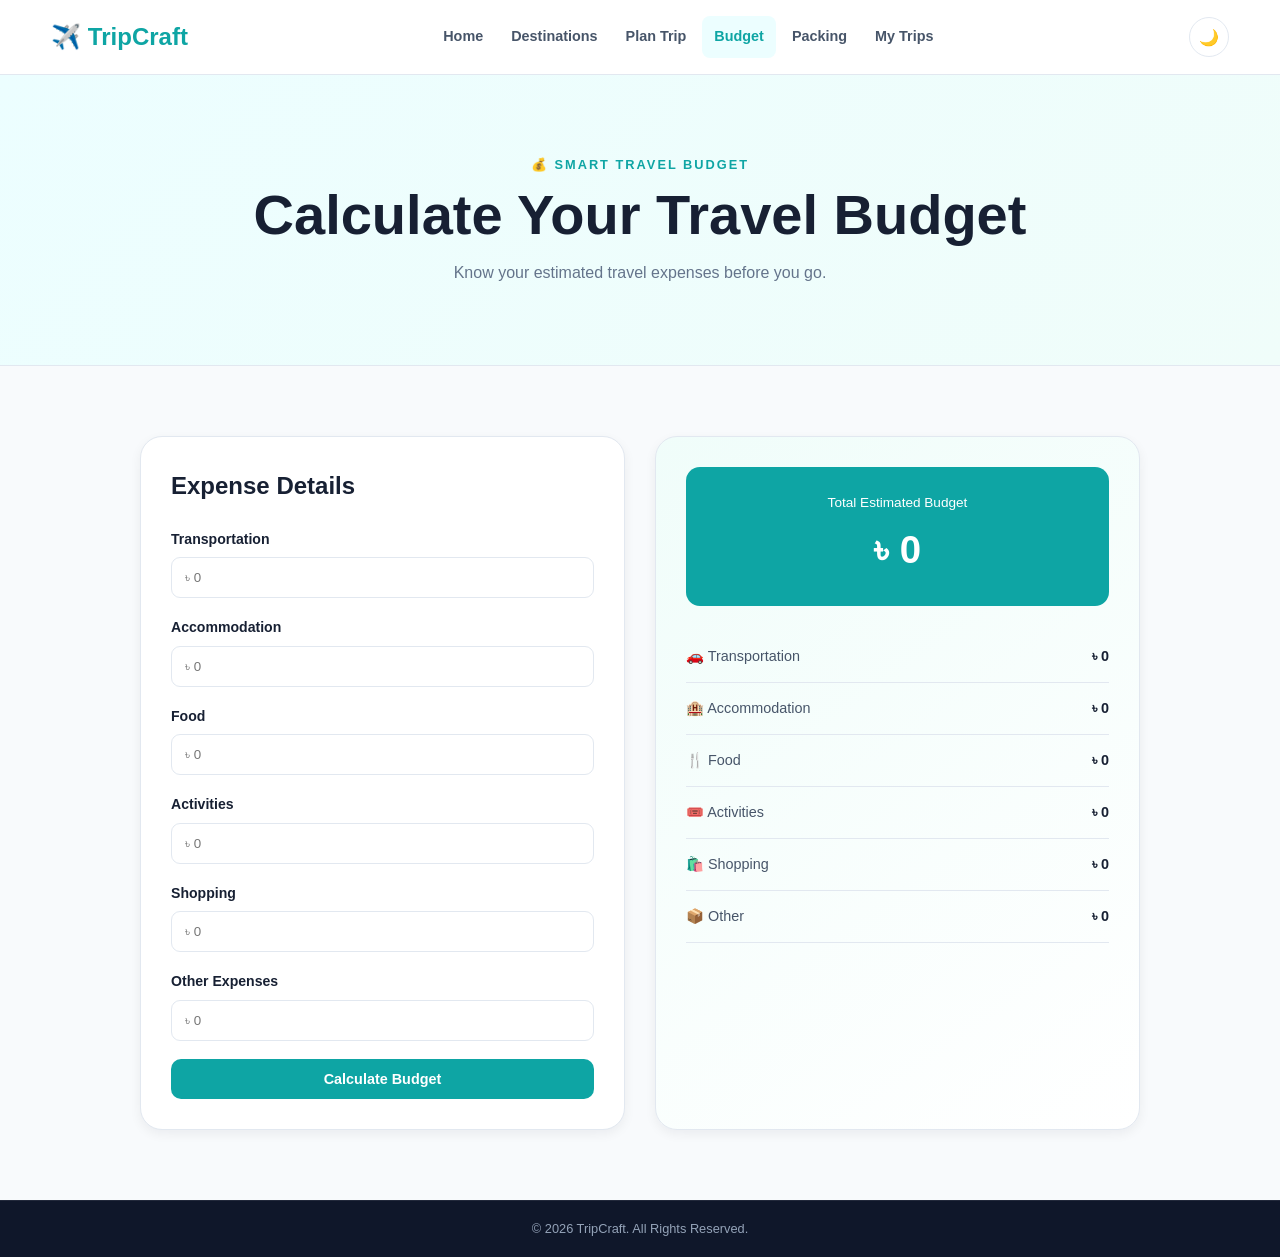
==== budget.html @ 52688e9f "Initial TripCraft project" ====
<!DOCTYPE html>

<html lang="en">
<head>
    <meta charset="UTF-8">
    <meta name="viewport" content="width=device-width, initial-scale=1.0">
    <title>Travel Budget - TripCraft</title>
    <link rel="stylesheet" href="css/style.css">
</head>
<body>

<header>
    <nav class="navbar">
        <div class="logo">✈️ TripCraft</div>


    <ul class="nav-links">
        <li><a href="index.html">Home</a></li>
        <li><a href="destinations.html">Destinations</a></li>
        <li><a href="planner.html">Plan Trip</a></li>
        <li><a href="budget.html" class="active">Budget</a></li>
        <li><a href="packing.html">Packing</a></li>
        <li><a href="my-trips.html">My Trips</a></li>
    </ul>

    <button class="theme-btn" id="themeBtn">🌙</button>
</nav>


</header>

<main>


<section class="page-header">
    <span>💰 SMART TRAVEL BUDGET</span>
    <h1>Calculate Your Travel Budget</h1>
    <p>Know your estimated travel expenses before you go.</p>
</section>

<section class="budget-section">

    <div class="budget-form">

        <h2>Expense Details</h2>

        <div class="form-group">
            <label>Transportation</label>
            <input type="number" id="transport" placeholder="৳ 0">
        </div>

        <div class="form-group">
            <label>Accommodation</label>
            <input type="number" id="hotel" placeholder="৳ 0">
        </div>

        <div class="form-group">
            <label>Food</label>
            <input type="number" id="food" placeholder="৳ 0">
        </div>

        <div class="form-group">
            <label>Activities</label>
            <input type="number" id="activities" placeholder="৳ 0">
        </div>

        <div class="form-group">
            <label>Shopping</label>
            <input type="number" id="shopping" placeholder="৳ 0">
        </div>

        <div class="form-group">
            <label>Other Expenses</label>
            <input type="number" id="other" placeholder="৳ 0">
        </div>

        <button class="btn primary-btn" id="calculateBtn">
            Calculate Budget
        </button>

    </div>


    <div class="budget-result">

        <div class="total-budget">
            <span>Total Estimated Budget</span>
            <h2 id="totalBudget">৳ 0</h2>
        </div>

        <div class="budget-details">

            <div class="budget-item">
                <span>🚗 Transportation</span>
                <strong id="transportResult">৳ 0</strong>
            </div>

            <div class="budget-item">
                <span>🏨 Accommodation</span>
                <strong id="hotelResult">৳ 0</strong>
            </div>

            <div class="budget-item">
                <span>🍴 Food</span>
                <strong id="foodResult">৳ 0</strong>
            </div>

            <div class="budget-item">
                <span>🎟️ Activities</span>
                <strong id="activitiesResult">৳ 0</strong>
            </div>

            <div class="budget-item">
                <span>🛍️ Shopping</span>
                <strong id="shoppingResult">৳ 0</strong>
            </div>

            <div class="budget-item">
                <span>📦 Other</span>
                <strong id="otherResult">৳ 0</strong>
            </div>

        </div>

    </div>

</section>


</main>

<footer>
    <div class="footer-bottom">
        <p>© 2026 TripCraft. All Rights Reserved.</p>
    </div>
</footer>

<script src="js/main.js"></script>

<script src="js/budget.js"></script>

</body>
</html>
---- css/style.css ----
/* =========================================================
   TRIPCRAFT
   Main Stylesheet
   ========================================================= */


/* =========================================================
   1. CSS VARIABLES
   ========================================================= */

:root {
    --primary: #0ea5a4;
    --primary-dark: #087f7e;
    --secondary: #14b8a6;

    --accent: #f59e0b;
    --danger: #ef4444;
    --success: #22c55e;

    --text-dark: #172033;
    --text: #475569;
    --text-light: #64748b;

    --background: #f8fafc;
    --white: #ffffff;
    --light: #f1f5f9;
    --border: #e2e8f0;

    --shadow-sm: 0 4px 12px rgba(15, 23, 42, 0.06);
    --shadow: 0 10px 30px rgba(15, 23, 42, 0.09);
    --shadow-lg: 0 20px 50px rgba(15, 23, 42, 0.14);

    --radius-sm: 8px;
    --radius: 14px;
    --radius-lg: 22px;

    --transition: 0.3s ease;
}


/* =========================================================
   2. RESET
   ========================================================= */

* {
    margin: 0;
    padding: 0;
    box-sizing: border-box;
}

html {
    scroll-behavior: smooth;
}

body {
    font-family: Arial, Helvetica, sans-serif;
    background: var(--background);
    color: var(--text);
    line-height: 1.6;
}

img {
    display: block;
    width: 100%;
}

a {
    color: inherit;
    text-decoration: none;
}

button,
input,
select,
textarea {
    font-family: inherit;
}

button {
    cursor: pointer;
}

ul {
    list-style: none;
}


/* =========================================================
   3. NAVBAR
   ========================================================= */

header {
    position: sticky;
    top: 0;
    z-index: 1000;

    background: rgba(255, 255, 255, 0.96);

    border-bottom: 1px solid var(--border);

    backdrop-filter: blur(10px);
}

.navbar {
    width: 92%;
    max-width: 1200px;

    min-height: 74px;

    margin: 0 auto;

    display: flex;
    align-items: center;
    justify-content: space-between;

    gap: 25px;
}

.logo {
    color: var(--primary);

    font-size: 1.5rem;
    font-weight: 800;

    white-space: nowrap;
}

.nav-links {
    display: flex;
    align-items: center;

    gap: 4px;
}

.nav-links a {
    display: block;

    padding: 9px 12px;

    border-radius: 8px;

    color: var(--text);

    font-size: 0.9rem;
    font-weight: 600;

    transition: var(--transition);
}

.nav-links a:hover,
.nav-links a.active {
    color: var(--primary);
    background: #ecfeff;
}

.theme-btn {
    width: 40px;
    height: 40px;

    border: 1px solid var(--border);
    border-radius: 50%;

    background: var(--white);

    font-size: 1rem;

    transition: var(--transition);
}

.theme-btn:hover {
    transform: rotate(15deg);
    background: var(--light);
}


/* =========================================================
   4. HERO SECTION
   ========================================================= */

.hero {
    min-height: 650px;

    display: flex;
    align-items: center;

    background:
        linear-gradient(
            90deg,
            rgba(5, 35, 39, 0.9),
            rgba(5, 35, 39, 0.55),
            rgba(5, 35, 39, 0.2)
        ),
        url("../images/hero.jpg") center / cover no-repeat;

    color: white;
}

.hero-content {
    width: 92%;
    max-width: 1200px;

    margin: 0 auto;
}

.hero-content > * {
    max-width: 760px;
}

.hero-badge {
    display: inline-block;

    padding: 8px 14px;
    margin-bottom: 20px;

    border: 1px solid rgba(255, 255, 255, 0.25);
    border-radius: 50px;

    background: rgba(255, 255, 255, 0.12);

    font-size: 0.9rem;
}

.hero h1 {
    margin-bottom: 22px;

    color: white;

    font-size: clamp(2.5rem, 6vw, 5rem);
    line-height: 1.08;
}

.hero h1 span {
    color: #5eead4;
}

.hero p {
    margin-bottom: 30px;

    color: rgba(255, 255, 255, 0.9);

    font-size: 1.05rem;
}

.hero-buttons {
    display: flex;
    flex-wrap: wrap;

    gap: 14px;
}


/* =========================================================
   5. BUTTONS
   ========================================================= */

.btn {
    display: inline-flex;
    align-items: center;
    justify-content: center;

    gap: 7px;

    padding: 12px 20px;

    border: none;
    border-radius: 10px;

    font-size: 0.9rem;
    font-weight: 700;

    transition: var(--transition);
}

.primary-btn {
    color: white;
    background: var(--primary);
}

.primary-btn:hover {
    background: var(--primary-dark);

    transform: translateY(-2px);

    box-shadow:
        0 8px 20px rgba(14, 165, 164, 0.25);
}

.secondary-btn {
    color: var(--primary);
    background: white;

    border: 1px solid var(--border);
}

.secondary-btn:hover {
    background: var(--light);

    transform: translateY(-2px);
}

.small-btn {
    padding: 9px 15px;

    color: white;
    background: var(--primary);

    font-size: 0.82rem;
}

.small-btn:hover {
    background: var(--primary-dark);
}


/* =========================================================
   6. COMMON SECTION
   ========================================================= */

.section {
    width: 92%;
    max-width: 1200px;

    margin: 0 auto;

    padding: 80px 0;
}

.section-title {
    max-width: 720px;

    margin: 0 auto 45px;

    text-align: center;
}

.section-title span,
.page-header span,
.itinerary-header span {
    display: block;

    margin-bottom: 8px;

    color: var(--primary);

    font-size: 0.8rem;
    font-weight: 800;

    letter-spacing: 2px;
}

.section-title h2 {
    margin-bottom: 12px;

    color: var(--text-dark);

    font-size: clamp(1.8rem, 4vw, 2.6rem);
    line-height: 1.2;
}

.section-title p {
    color: var(--text-light);
}


/* =========================================================
   7. FEATURE GRID
   ========================================================= */

.feature-grid {
    display: grid;

    grid-template-columns: repeat(4, 1fr);

    gap: 22px;
}

.feature-card {
    padding: 28px;

    border: 1px solid var(--border);
    border-radius: var(--radius);

    background: var(--white);

    box-shadow: var(--shadow-sm);

    transition: var(--transition);
}

.feature-card:hover {
    transform: translateY(-6px);

    box-shadow: var(--shadow);
}

.feature-icon {
    width: 55px;
    height: 55px;

    display: flex;
    align-items: center;
    justify-content: center;

    margin-bottom: 18px;

    border-radius: 15px;

    background: #ecfeff;

    font-size: 1.5rem;
}

.feature-card h3 {
    margin-bottom: 10px;

    color: var(--text-dark);

    font-size: 1.1rem;
}

.feature-card p {
    margin-bottom: 16px;

    color: var(--text-light);

    font-size: 0.9rem;
}

.feature-card a {
    color: var(--primary);

    font-size: 0.9rem;
    font-weight: 700;
}


/* =========================================================
   8. DESTINATION GRID
   ========================================================= */

.destination-grid {
    display: grid;

    grid-template-columns: repeat(3, 1fr);

    gap: 25px;
}

.destination-card {
    overflow: hidden;

    border: 1px solid var(--border);
    border-radius: var(--radius-lg);

    background: var(--white);

    box-shadow: var(--shadow-sm);

    transition: var(--transition);
}

.destination-card:hover {
    transform: translateY(-6px);

    box-shadow: var(--shadow);
}

.destination-card img {
    height: 230px;

    object-fit: cover;

    transition: transform 0.5s ease;
}

.destination-card:hover img {
    transform: scale(1.05);
}

.destination-info {
    padding: 22px;
}

.destination-info h3 {
    margin: 8px 0;

    color: var(--text-dark);

    font-size: 1.3rem;
}

.destination-info > p {
    margin-bottom: 8px;

    color: var(--text-light);

    font-size: 0.9rem;
}

.destination-info > p:last-of-type {
    min-height: 45px;
}

.tag {
    display: inline-block;

    padding: 5px 10px;

    border-radius: 50px;

    color: var(--primary);
    background: #ecfeff;

    font-size: 0.75rem;
    font-weight: 700;
}

.destination-meta {
    display: flex;
    justify-content: space-between;

    padding: 13px 0;
    margin-top: 10px;

    border-top: 1px solid var(--border);
    border-bottom: 1px solid var(--border);

    color: var(--text);

    font-size: 0.8rem;
    font-weight: 600;
}

.card-actions {
    display: flex;
    align-items: center;
    justify-content: space-between;

    gap: 10px;

    margin-top: 15px;
}

.save-btn {
    padding: 8px 13px;

    border: 1px solid var(--border);
    border-radius: 8px;

    color: var(--text);
    background: white;

    font-weight: 600;

    transition: var(--transition);
}

.save-btn:hover {
    color: var(--danger);

    border-color: #fecaca;

    background: #fef2f2;
}


/* =========================================================
   9. PAGE HEADER
   ========================================================= */

.page-header {
    padding: 80px 20px;

    text-align: center;

    border-bottom: 1px solid var(--border);

    background:
        linear-gradient(
            135deg,
            #ecfeff,
            #f0fdfa
        );
}

.page-header h1 {
    margin-bottom: 12px;

    color: var(--text-dark);

    font-size: clamp(2rem, 5vw, 3.5rem);
    line-height: 1.15;
}

.page-header p {
    max-width: 650px;

    margin: 0 auto;

    color: var(--text-light);
}


/* =========================================================
   10. SEARCH
   ========================================================= */

.search-section {
    width: 92%;
    max-width: 1000px;

    position: relative;
    z-index: 5;

    display: grid;

    grid-template-columns: 2fr 1fr;

    gap: 12px;

    margin: -25px auto 0;

    padding: 15px;

    border: 1px solid var(--border);
    border-radius: var(--radius);

    background: white;

    box-shadow: var(--shadow);
}

.search-section input,
.search-section select {
    width: 100%;

    padding: 14px 16px;

    border: 1px solid var(--border);
    border-radius: 10px;

    outline: none;

    color: var(--text-dark);
    background: white;

    font-size: 0.95rem;

    transition: var(--transition);
}

.search-section input:focus,
.search-section select:focus {
    border-color: var(--primary);

    box-shadow:
        0 0 0 3px rgba(14, 165, 164, 0.1);
}


/* =========================================================
   11. FORM ELEMENTS
   ========================================================= */

.form-group {
    margin-bottom: 18px;
}

.form-group label {
    display: block;

    margin-bottom: 7px;

    color: var(--text-dark);

    font-size: 0.88rem;
    font-weight: 700;
}

.form-group input,
.form-group select,
.form-group textarea {
    width: 100%;

    padding: 12px 13px;

    border: 1px solid var(--border);
    border-radius: 9px;

    outline: none;

    color: var(--text-dark);
    background: white;

    transition: var(--transition);
}

.form-group input:focus,
.form-group select:focus,
.form-group textarea:focus {
    border-color: var(--primary);

    box-shadow:
        0 0 0 3px rgba(14, 165, 164, 0.1);
}

.form-row {
    display: grid;

    grid-template-columns: 1fr 1fr;

    gap: 12px;
}


/* =========================================================
   12. PLANNER
   ========================================================= */

.planner-section {
    width: 92%;
    max-width: 1200px;

    display: grid;

    grid-template-columns: 360px 1fr;

    gap: 35px;

    align-items: start;

    margin: 0 auto;

    padding: 70px 0;
}

.planner-form,
.itinerary-section {
    border: 1px solid var(--border);
    border-radius: var(--radius-lg);

    background: white;

    box-shadow: var(--shadow-sm);
}

.planner-form {
    position: sticky;
    top: 100px;

    padding: 28px;
}

.planner-form h2,
.itinerary-section h2,
.budget-form h2,
.packing-section h2 {
    margin-bottom: 22px;

    color: var(--text-dark);
}

.planner-form .primary-btn {
    width: 100%;
}

.itinerary-section {
    padding: 28px;
}

.itinerary-header {
    display: flex;
    align-items: center;
    justify-content: space-between;

    gap: 20px;

    padding-bottom: 20px;
    margin-bottom: 22px;

    border-bottom: 1px solid var(--border);
}

.itinerary-header h2 {
    margin-bottom: 0;
}

.day-card {
    padding: 20px;

    margin-bottom: 18px;

    border: 1px solid var(--border);
    border-radius: var(--radius);

    background: var(--background);
}

.day-header {
    display: flex;
    justify-content: space-between;

    margin-bottom: 15px;
}

.day-header span {
    color: var(--primary);

    font-size: 0.75rem;
    font-weight: 800;

    letter-spacing: 1px;
}

.day-header h3 {
    color: var(--text-dark);

    font-size: 1.1rem;
}

.activity-form {
    display: grid;

    grid-template-columns: 1.4fr 0.7fr 1.2fr 45px;

    gap: 8px;
}

.activity-form input {
    width: 100%;
    min-width: 0;

    padding: 11px;

    border: 1px solid var(--border);
    border-radius: 8px;

    outline: none;

    color: var(--text-dark);
    background: white;
}

.activity-form input:focus {
    border-color: var(--primary);
}

.delete-btn {
    border: 1px solid #fecaca;
    border-radius: 8px;

    color: var(--danger);
    background: #fef2f2;

    transition: var(--transition);
}

.delete-btn:hover {
    background: #fee2e2;
}


/* =========================================================
   13. BUDGET
   ========================================================= */

.budget-section {
    width: 92%;
    max-width: 1000px;

    display: grid;

    grid-template-columns: 1fr 1fr;

    gap: 30px;

    margin: 0 auto;

    padding: 70px 0;
}

.budget-form,
.budget-result {
    padding: 30px;

    border: 1px solid var(--border);
    border-radius: var(--radius-lg);

    background: white;

    box-shadow: var(--shadow-sm);
}

.budget-form .primary-btn {
    width: 100%;
}

.budget-result {
    background:
        linear-gradient(
            145deg,
            #f0fdfa,
            #ffffff
        );
}

.total-budget {
    padding: 25px;

    margin-bottom: 25px;

    border-radius: var(--radius);

    text-align: center;

    color: white;
    background: var(--primary);
}

.total-budget span {
    display: block;

    margin-bottom: 5px;

    font-size: 0.85rem;
}

.total-budget h2 {
    font-size: 2.4rem;
}

.budget-details {
    display: flex;
    flex-direction: column;
}

.budget-item {
    display: flex;
    align-items: center;
    justify-content: space-between;

    padding: 14px 0;

    border-bottom: 1px solid var(--border);

    color: var(--text);

    font-size: 0.9rem;
}

.budget-item strong {
    color: var(--text-dark);
}


/* =========================================================
   14. PACKING
   ========================================================= */

.packing-section {
    width: 92%;
    max-width: 950px;

    margin: 0 auto;

    padding: 70px 0;
}

.packing-header {
    display: flex;
    align-items: center;
    justify-content: space-between;

    gap: 30px;

    padding: 25px;

    margin-bottom: 20px;

    border: 1px solid var(--border);
    border-radius: var(--radius-lg);

    background: white;

    box-shadow: var(--shadow-sm);
}

.packing-header h2 {
    margin-bottom: 3px;
}

.packing-header p {
    color: var(--text-light);

    font-size: 0.85rem;
}

.progress-container {
    width: 220px;

    display: flex;
    align-items: center;

    gap: 10px;
}

.progress-bar {
    flex: 1;

    height: 9px;

    overflow: hidden;

    border-radius: 50px;

    background: var(--light);
}

.progress-bar div {
    width: 0;
    height: 100%;

    border-radius: 50px;

    background: var(--primary);

    transition: width 0.4s ease;
}

#progressText {
    color: var(--primary);

    font-size: 0.85rem;
    font-weight: 800;
}

.add-item {
    display: grid;

    grid-template-columns: 1fr 170px auto;

    gap: 10px;

    padding: 18px;

    margin-bottom: 20px;

    border: 1px solid var(--border);
    border-radius: var(--radius);

    background: white;

    box-shadow: var(--shadow-sm);
}

.add-item input,
.add-item select {
    width: 100%;

    padding: 12px;

    border: 1px solid var(--border);
    border-radius: 8px;

    outline: none;

    color: var(--text-dark);
    background: white;
}

.add-item input:focus,
.add-item select:focus {
    border-color: var(--primary);
}

.packing-list {
    display: grid;

    grid-template-columns: repeat(2, 1fr);

    gap: 20px;
}

.packing-category {
    padding: 23px;

    border: 1px solid var(--border);
    border-radius: var(--radius-lg);

    background: white;

    box-shadow: var(--shadow-sm);
}

.packing-category h3 {
    margin-bottom: 15px;

    color: var(--text-dark);

    font-size: 1rem;
}

.packing-item {
    display: flex;
    align-items: center;

    gap: 10px;

    padding: 11px 0;

    border-bottom: 1px solid var(--border);

    cursor: pointer;

    font-size: 0.9rem;
}

.packing-item:last-child {
    border-bottom: none;
}

.packing-item input {
    width: 18px;
    height: 18px;

    accent-color: var(--primary);

    cursor: pointer;
}

.packing-item span {
    flex: 1;
}

.packing-delete {
    padding: 5px 8px;

    border: none;
    border-radius: 6px;

    background: #fef2f2;

    cursor: pointer;

    transition: var(--transition);
}

.packing-delete:hover {
    background: #fee2e2;
}


/* =========================================================
   15. MY TRIPS
   ========================================================= */

.trip-actions {
    display: flex;
    align-items: center;
    justify-content: space-between;

    gap: 20px;

    margin-bottom: 30px;
}

.trip-actions h2 {
    color: var(--text-dark);
}

.trip-actions p {
    color: var(--text-light);
}

.my-trips-grid {
    display: grid;

    grid-template-columns: repeat(2, 1fr);

    gap: 25px;
}

.trip-card {
    display: grid;

    grid-template-columns: 190px 1fr;

    overflow: hidden;

    border: 1px solid var(--border);
    border-radius: var(--radius-lg);

    background: white;

    box-shadow: var(--shadow-sm);

    transition: var(--transition);
}

.trip-card:hover {
    transform: translateY(-5px);

    box-shadow: var(--shadow);
}

.trip-image {
    min-height: 280px;
}

.trip-image img {
    width: 100%;
    height: 100%;

    object-fit: cover;
}

.trip-info {
    padding: 22px;
}

.trip-info h3 {
    margin: 9px 0;

    color: var(--text-dark);

    font-size: 1.2rem;
}

.trip-info p {
    margin-bottom: 5px;

    color: var(--text-light);

    font-size: 0.85rem;
}

.trip-budget {
    display: flex;
    justify-content: space-between;

    padding-top: 14px;

    margin-top: 17px;

    border-top: 1px solid var(--border);
}

.trip-budget span {
    color: var(--text-light);

    font-size: 0.8rem;
}

.trip-budget strong {
    color: var(--primary);
}

.trip-buttons {
    display: flex;
    align-items: center;

    gap: 10px;

    margin-top: 18px;
}

.delete-trip {
    padding: 8px 12px;

    border: 1px solid #fecaca;
    border-radius: 8px;

    color: var(--danger);
    background: #fef2f2;

    font-size: 0.8rem;
    font-weight: 600;

    transition: var(--transition);
}

.delete-trip:hover {
    background: #fee2e2;
}

.empty-state {
    padding: 70px 20px;

    border: 1px dashed var(--border);
    border-radius: var(--radius-lg);

    background: white;

    text-align: center;
}

.empty-state > div {
    margin-bottom: 15px;

    font-size: 3rem;
}

.empty-state h2 {
    margin-bottom: 8px;

    color: var(--text-dark);
}

.empty-state p {
    margin-bottom: 20px;

    color: var(--text-light);
}


/* =========================================================
   16. CTA
   ========================================================= */

.cta-section {
    padding: 80px 20px;

    text-align: center;

    color: white;

    background:
        linear-gradient(
            135deg,
            #0f766e,
            #115e59
        );
}

.cta-section h2 {
    margin-bottom: 10px;

    font-size: clamp(1.8rem, 4vw, 2.7rem);
}

.cta-section p {
    margin-bottom: 25px;

    color: rgba(255, 255, 255, 0.85);
}

.cta-section .primary-btn {
    color: var(--primary);
    background: white;
}


/* =========================================================
   17. FOOTER
   ========================================================= */

footer {
    color: white;

    background: #0f172a;
}

.footer-content {
    width: 92%;
    max-width: 1200px;

    display: grid;

    grid-template-columns: 2fr 1fr 1fr;

    gap: 50px;

    margin: 0 auto;

    padding: 60px 0;
}

.footer-content h3 {
    margin-bottom: 12px;

    color: #5eead4;

    font-size: 1.4rem;
}

.footer-content h4 {
    margin-bottom: 15px;

    font-size: 1rem;
}

.footer-content p {
    color: #94a3b8;

    font-size: 0.85rem;
}

.footer-content a {
    display: block;

    margin-bottom: 8px;

    color: #94a3b8;

    font-size: 0.85rem;

    transition: var(--transition);
}

.footer-content a:hover {
    color: #5eead4;
}

.footer-bottom {
    padding: 18px;

    border-top: 1px solid rgba(255, 255, 255, 0.08);

    color: #94a3b8;

    text-align: center;

    font-size: 0.8rem;
}


/* =========================================================
   18. DARK MODE
   ========================================================= */

body.dark-mode {
    --background: #0f172a;
    --white: #111827;
    --light: #1e293b;

    --text-dark: #f8fafc;
    --text: #cbd5e1;
    --text-light: #94a3b8;

    --border: #334155;
}

body.dark-mode header {
    background: rgba(15, 23, 42, 0.96);
}

body.dark-mode .nav-links a {
    color: #cbd5e1;
}

body.dark-mode .nav-links a:hover,
body.dark-mode .nav-links a.active {
    color: #5eead4;
    background: #1e293b;
}

body.dark-mode .theme-btn {
    color: white;
    background: #1e293b;
}

body.dark-mode .page-header {
    background:
        linear-gradient(
            135deg,
            #0f2929,
            #102d2d
        );
}

body.dark-mode .search-section,
body.dark-mode .search-section input,
body.dark-mode .search-section select,
body.dark-mode .form-group input,
body.dark-mode .form-group select,
body.dark-mode .form-group textarea,
body.dark-mode .activity-form input,
body.dark-mode .add-item,
body.dark-mode .add-item input,
body.dark-mode .add-item select {
    color: #f8fafc;
    background: #111827;
}

body.dark-mode .secondary-btn {
    color: #5eead4;
    background: #1e293b;
}

body.dark-mode .save-btn {
    color: #cbd5e1;
    background: #1e293b;
}

body.dark-mode .day-card {
    background: #0f172a;
}


/* =========================================================
   19. TABLET RESPONSIVE
   ========================================================= */

@media (max-width: 1000px) {

    .nav-links a {
        padding: 8px;
        font-size: 0.82rem;
    }

    .feature-grid {
        grid-template-columns: repeat(2, 1fr);
    }

    .destination-grid {
        grid-template-columns: repeat(2, 1fr);
    }

    .planner-section {
        grid-template-columns: 1fr;
    }

    .planner-form {
        position: static;
    }

    .budget-section {
        grid-template-columns: 1fr;
    }

    .my-trips-grid {
        grid-template-columns: 1fr;
    }

    .footer-content {
        grid-template-columns: 1fr 1fr;
    }
}


/* =========================================================
   20. MOBILE RESPONSIVE
   ========================================================= */

@media (max-width: 700px) {

    .navbar {
        min-height: auto;

        flex-wrap: wrap;

        padding: 15px 0;
    }

    .logo {
        font-size: 1.3rem;
    }

    .theme-btn {
        margin-left: auto;
    }

    .nav-links {
        width: 100%;

        display: grid;

        grid-template-columns: repeat(3, 1fr);

        gap: 5px;
    }

    .nav-links a {
        padding: 8px 5px;

        text-align: center;

        font-size: 0.78rem;
    }

    .hero {
        min-height: 570px;
    }

    .hero h1 {
        font-size: 2.7rem;
    }

    .hero p {
        font-size: 0.95rem;
    }

    .hero-buttons {
        flex-direction: column;
    }

    .hero-buttons .btn {
        width: 100%;
    }

    .section {
        padding: 60px 0;
    }

    .feature-grid,
    .destination-grid {
        grid-template-columns: 1fr;
    }

    .destination-card img {
        height: 240px;
    }

    .search-section {
        grid-template-columns: 1fr;

        margin-top: -15px;
    }

    .page-header {
        padding: 60px 15px;
    }

    .planner-section {
        padding: 45px 0;
    }

    .form-row {
        grid-template-columns: 1fr;
    }

    .itinerary-header {
        flex-direction: column;
        align-items: flex-start;
    }

    .activity-form {
        grid-template-columns: 1fr;
    }

    .delete-btn {
        min-height: 42px;
    }

    .budget-section {
        padding: 45px 0;
    }

    .packing-section {
        padding: 45px 0;
    }

    .packing-header {
        flex-direction: column;
        align-items: stretch;
    }

    .progress-container {
        width: 100%;
    }

    .add-item {
        grid-template-columns: 1fr;
    }

    .packing-list {
        grid-template-columns: 1fr;
    }

    .trip-actions {
        flex-direction: column;
        align-items: flex-start;
    }

    .trip-card {
        grid-template-columns: 1fr;
    }

    .trip-image {
        height: 220px;
        min-height: 220px;
    }

    .footer-content {
        grid-template-columns: 1fr;

        gap: 30px;

        padding: 45px 0;
    }
}


/* =========================================================
   21. SMALL MOBILE
   ========================================================= */

@media (max-width: 420px) {

    .nav-links {
        grid-template-columns: repeat(2, 1fr);
    }

    .hero h1 {
        font-size: 2.25rem;
    }

    .section-title h2 {
        font-size: 1.8rem;
    }

    .feature-card,
    .destination-info,
    .planner-form,
    .itinerary-section,
    .budget-form,
    .budget-result,
    .packing-category {
        padding: 20px;
    }

    .total-budget h2 {
        font-size: 2rem;
    }

    .trip-buttons {
        flex-direction: column;
        align-items: stretch;
    }

    .trip-buttons .btn,
    .trip-buttons .delete-trip {
        width: 100%;
    }
}
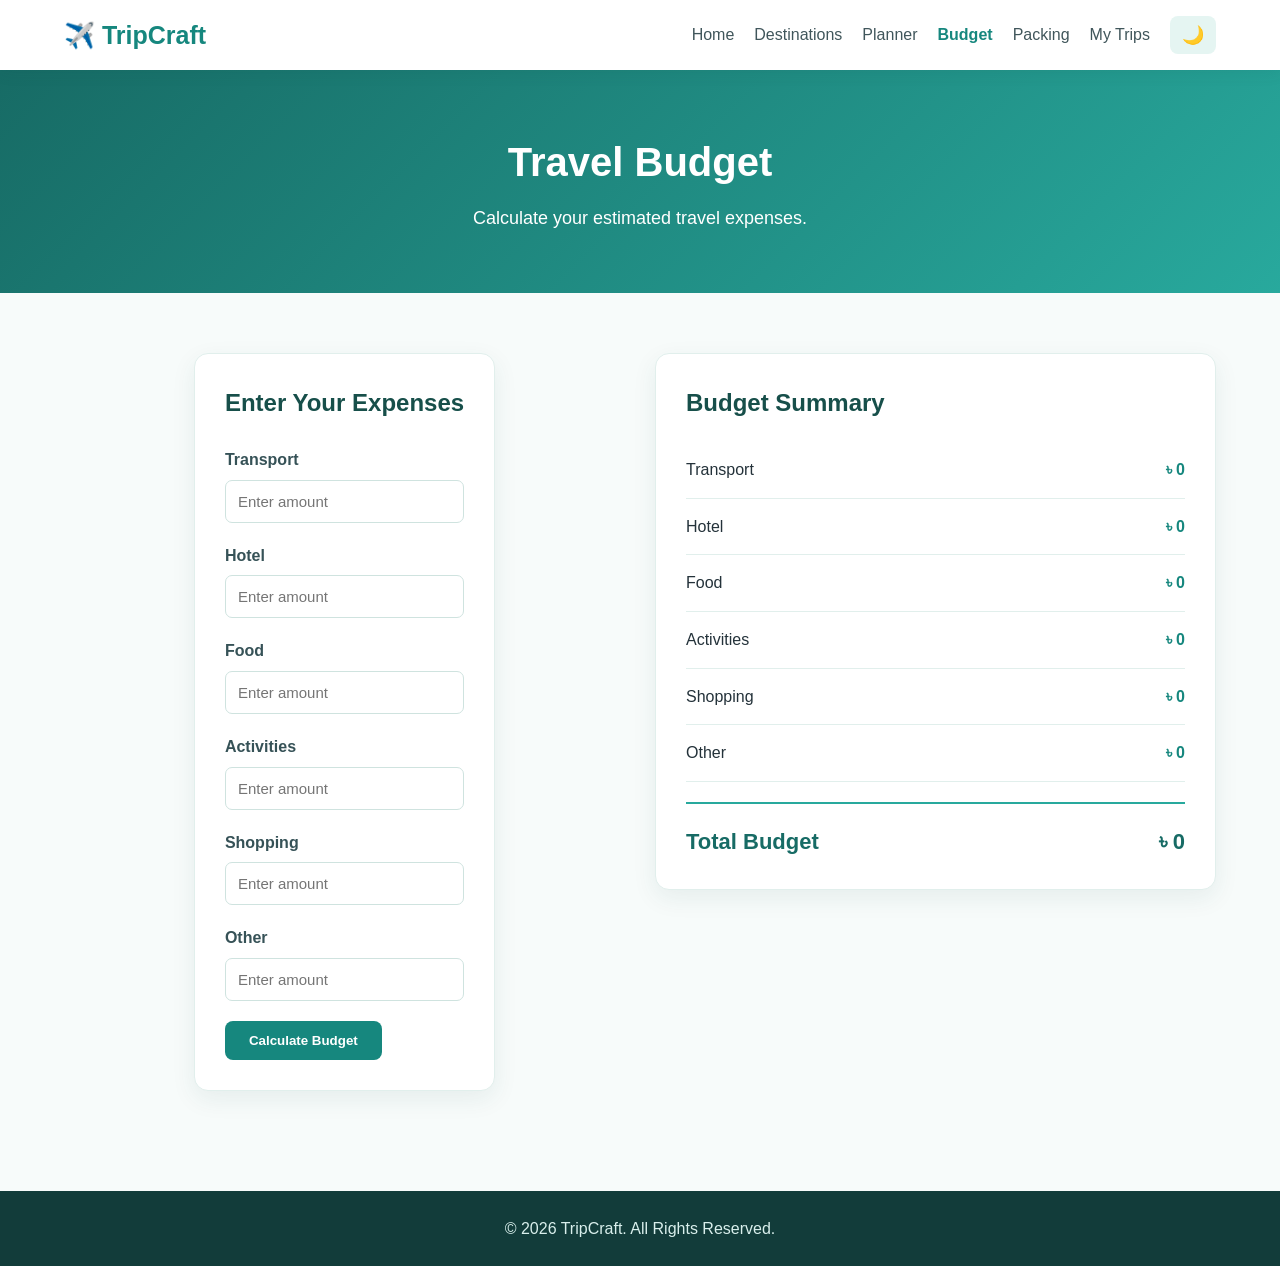
==== commit f38b9432: "Update TripCraft UI and functionality" ====
--- a/budget.html
+++ b/budget.html
@@ -1,143 +1,244 @@
 <!DOCTYPE html>
-
 <html lang="en">
+
 <head>
+
     <meta charset="UTF-8">
-    <meta name="viewport" content="width=device-width, initial-scale=1.0">
-    <title>Travel Budget - TripCraft</title>
+    <title>Budget - TripCraft</title>
     <link rel="stylesheet" href="css/style.css">
 </head>
+
 <body>
 
-<header>
     <nav class="navbar">
-        <div class="logo">✈️ TripCraft</div>
-
-
-    <ul class="nav-links">
-        <li><a href="index.html">Home</a></li>
-        <li><a href="destinations.html">Destinations</a></li>
-        <li><a href="planner.html">Plan Trip</a></li>
-        <li><a href="budget.html" class="active">Budget</a></li>
-        <li><a href="packing.html">Packing</a></li>
-        <li><a href="my-trips.html">My Trips</a></li>
-    </ul>
-
-    <button class="theme-btn" id="themeBtn">🌙</button>
-</nav>
-
-
-</header>
-
-<main>
-
-
-<section class="page-header">
-    <span>💰 SMART TRAVEL BUDGET</span>
-    <h1>Calculate Your Travel Budget</h1>
-    <p>Know your estimated travel expenses before you go.</p>
-</section>
-
-<section class="budget-section">
-
-    <div class="budget-form">
-
-        <h2>Expense Details</h2>
-
-        <div class="form-group">
-            <label>Transportation</label>
-            <input type="number" id="transport" placeholder="৳ 0">
+        <div class="logo">
+            ✈️ TripCraft
         </div>
 
-        <div class="form-group">
-            <label>Accommodation</label>
-            <input type="number" id="hotel" placeholder="৳ 0">
+        <div class="nav-links">
+            <a href="index.html">Home</a>
+            <a href="destinations.html"> Destinations </a>
+            <a href="planner.html"> Planner </a>
+            <a href="budget.html"> Budget </a>
+            <a href="packing.html"> Packing </a>
+            <a href="my-trips.html"> My Trips </a>
+            <button id="themeBtn" class="theme-btn">🌙 </button>
         </div>
 
-        <div class="form-group">
-            <label>Food</label>
-            <input type="number" id="food" placeholder="৳ 0">
+    </nav>
+
+    <section class="page-header">
+        <h1> Travel Budget </h1>
+        <p> Calculate your estimated travel expenses. </p>
+    </section>
+
+    <section class="section">
+        <div class="budget-container">
+            <div class="form-card">
+                <h2>Enter Your Expenses </h2>
+                <div class="form-group">
+                    <label for="transport"> Transport </label>
+                    <input type="number" id="transport" placeholder="Enter amount" min="0">
+                </div>
+
+                <div class="form-group">
+                    <label for="hotel"> Hotel</label>
+                    <input type="number" id="hotel" placeholder="Enter amount" min="0">
+                </div>
+
+
+                <div class="form-group">
+
+                    <label for="food">
+                        Food
+                    </label>
+
+                    <input
+                        type="number"
+                        id="food"
+                        placeholder="Enter amount"
+                        min="0"
+                    >
+
+                </div>
+
+
+                <div class="form-group">
+
+                    <label for="activities">
+                        Activities
+                    </label>
+
+                    <input
+                        type="number"
+                        id="activities"
+                        placeholder="Enter amount"
+                        min="0"
+                    >
+
+                </div>
+
+
+                <div class="form-group">
+
+                    <label for="shopping">
+                        Shopping
+                    </label>
+
+                    <input
+                        type="number"
+                        id="shopping"
+                        placeholder="Enter amount"
+                        min="0"
+                    >
+
+                </div>
+
+
+                <div class="form-group">
+
+                    <label for="other">
+                        Other
+                    </label>
+
+                    <input
+                        type="number"
+                        id="other"
+                        placeholder="Enter amount"
+                        min="0"
+                    >
+
+                </div>
+
+
+                <button
+                    id="calculateBtn"
+                    class="btn">
+
+                    Calculate Budget
+
+                </button>
+
+
+            </div>
+
+
+
+            <div class="budget-result">
+
+                <h2>
+                    Budget Summary
+                </h2>
+
+
+                <div class="budget-row">
+
+                    <span>
+                        Transport
+                    </span>
+
+                    <span id="transportResult">
+                        ৳ 0
+                    </span>
+
+                </div>
+
+
+                <div class="budget-row">
+
+                    <span>
+                        Hotel
+                    </span>
+
+                    <span id="hotelResult">
+                        ৳ 0
+                    </span>
+
+                </div>
+
+
+                <div class="budget-row">
+
+                    <span>
+                        Food
+                    </span>
+
+                    <span id="foodResult">
+                        ৳ 0
+                    </span>
+
+                </div>
+
+
+                <div class="budget-row">
+
+                    <span>
+                        Activities
+                    </span>
+
+                    <span id="activitiesResult">
+                        ৳ 0
+                    </span>
+
+                </div>
+
+
+                <div class="budget-row">
+
+                    <span>
+                        Shopping
+                    </span>
+
+                    <span id="shoppingResult">
+                        ৳ 0
+                    </span>
+
+                </div>
+
+
+                <div class="budget-row">
+
+                    <span>
+                        Other
+                    </span>
+
+                    <span id="otherResult">
+                        ৳ 0
+                    </span>
+
+                </div>
+
+
+                <div class="total-budget">
+
+                    <span>
+                        Total Budget
+                    </span>
+
+                    <span id="totalBudget">
+                        ৳ 0
+                    </span>
+
+                </div>
+
+
+            </div>
+
+
         </div>
 
-        <div class="form-group">
-            <label>Activities</label>
-            <input type="number" id="activities" placeholder="৳ 0">
-        </div>
-
-        <div class="form-group">
-            <label>Shopping</label>
-            <input type="number" id="shopping" placeholder="৳ 0">
-        </div>
-
-        <div class="form-group">
-            <label>Other Expenses</label>
-            <input type="number" id="other" placeholder="৳ 0">
-        </div>
-
-        <button class="btn primary-btn" id="calculateBtn">
-            Calculate Budget
-        </button>
-
-    </div>
-
-
-    <div class="budget-result">
-
-        <div class="total-budget">
-            <span>Total Estimated Budget</span>
-            <h2 id="totalBudget">৳ 0</h2>
-        </div>
-
-        <div class="budget-details">
-
-            <div class="budget-item">
-                <span>🚗 Transportation</span>
-                <strong id="transportResult">৳ 0</strong>
-            </div>
-
-            <div class="budget-item">
-                <span>🏨 Accommodation</span>
-                <strong id="hotelResult">৳ 0</strong>
-            </div>
-
-            <div class="budget-item">
-                <span>🍴 Food</span>
-                <strong id="foodResult">৳ 0</strong>
-            </div>
-
-            <div class="budget-item">
-                <span>🎟️ Activities</span>
-                <strong id="activitiesResult">৳ 0</strong>
-            </div>
-
-            <div class="budget-item">
-                <span>🛍️ Shopping</span>
-                <strong id="shoppingResult">৳ 0</strong>
-            </div>
-
-            <div class="budget-item">
-                <span>📦 Other</span>
-                <strong id="otherResult">৳ 0</strong>
-            </div>
-
-        </div>
-
-    </div>
-
-</section>
-
-
-</main>
-
-<footer>
-    <div class="footer-bottom">
-        <p>© 2026 TripCraft. All Rights Reserved.</p>
-    </div>
-</footer>
-
-<script src="js/main.js"></script>
-
-<script src="js/budget.js"></script>
+    </section>
+
+
+    <footer>
+        <p> © 2026 TripCraft. All Rights Reserved.</p>
+
+    </footer>
+
+
+    <script src="js/main.js"></script>
+    <script src="js/budget.js"></script>
 
 </body>
-</html>
+
+</html>
--- a/css/style.css
+++ b/css/style.css
@@ -1,1511 +1,660 @@
-/* =========================================================
-   TRIPCRAFT
-   Main Stylesheet
-   ========================================================= */
-
-
-/* =========================================================
-   1. CSS VARIABLES
-   ========================================================= */
-
-:root {
-    --primary: #0ea5a4;
-    --primary-dark: #087f7e;
-    --secondary: #14b8a6;
-
-    --accent: #f59e0b;
-    --danger: #ef4444;
-    --success: #22c55e;
-
-    --text-dark: #172033;
-    --text: #475569;
-    --text-light: #64748b;
-
-    --background: #f8fafc;
-    --white: #ffffff;
-    --light: #f1f5f9;
-    --border: #e2e8f0;
-
-    --shadow-sm: 0 4px 12px rgba(15, 23, 42, 0.06);
-    --shadow: 0 10px 30px rgba(15, 23, 42, 0.09);
-    --shadow-lg: 0 20px 50px rgba(15, 23, 42, 0.14);
-
-    --radius-sm: 8px;
-    --radius: 14px;
-    --radius-lg: 22px;
-
-    --transition: 0.3s ease;
-}
-
-
-/* =========================================================
-   2. RESET
-   ========================================================= */
-
 * {
     margin: 0;
     padding: 0;
     box-sizing: border-box;
 }
 
-html {
-    scroll-behavior: smooth;
-}
-
 body {
-    font-family: Arial, Helvetica, sans-serif;
-    background: var(--background);
-    color: var(--text);
+    font-family: Arial, sans-serif;
+    background-color: #f7fbfa;
+    color: #24323a;
     line-height: 1.6;
 }
 
-img {
-    display: block;
-    width: 100%;
-}
-
 a {
+    text-decoration: none;
     color: inherit;
-    text-decoration: none;
 }
 
 button,
 input,
-select,
-textarea {
+select {
     font-family: inherit;
 }
 
-button {
-    cursor: pointer;
-}
-
-ul {
-    list-style: none;
-}
-
-
-/* =========================================================
-   3. NAVBAR
-   ========================================================= */
-
-header {
+img {
+    max-width: 100%;
+    display: block;
+}
+
+.section {
+    width: 90%;
+    max-width: 1200px;
+    margin: auto;
+    padding: 60px 0;
+}
+
+.section-title {
+    text-align: center;
+    margin-bottom: 40px;
+}
+
+.section-title h2 {
+    font-size: 32px;
+    color: #174f4a;
+    margin-bottom: 10px;
+}
+
+.section-title p {
+    color: #6b7c80;
+}
+
+.navbar {
+    background-color: #ffffff;
+    min-height: 70px;
+    padding: 15px 5%;
+    display: flex;
+    align-items: center;
+    justify-content: space-between;
+    box-shadow: 0 2px 15px rgba(23, 79, 74, 0.10);
     position: sticky;
     top: 0;
     z-index: 1000;
-
-    background: rgba(255, 255, 255, 0.96);
-
-    border-bottom: 1px solid var(--border);
-
-    backdrop-filter: blur(10px);
-}
-
-.navbar {
-    width: 92%;
-    max-width: 1200px;
-
-    min-height: 74px;
-
-    margin: 0 auto;
-
-    display: flex;
-    align-items: center;
-    justify-content: space-between;
-
-    gap: 25px;
 }
 
 .logo {
-    color: var(--primary);
-
-    font-size: 1.5rem;
-    font-weight: 800;
-
-    white-space: nowrap;
+    font-size: 25px;
+    font-weight: bold;
+    color: #16877e;
 }
 
 .nav-links {
     display: flex;
     align-items: center;
-
-    gap: 4px;
+    gap: 20px;
 }
 
 .nav-links a {
-    display: block;
-
-    padding: 9px 12px;
-
+    color: #40565b;
+    font-weight: 500;
+}
+
+.nav-links a:hover {
+    color: #16877e;
+}
+
+.nav-links a.active {
+    color: #16877e;
+    font-weight: bold;
+}
+
+.theme-btn {
+    border: none;
+    background-color: #e5f5f2;
+    color: #176b65;
+    padding: 8px 12px;
     border-radius: 8px;
-
-    color: var(--text);
-
-    font-size: 0.9rem;
-    font-weight: 600;
-
-    transition: var(--transition);
-}
-
-.nav-links a:hover,
-.nav-links a.active {
-    color: var(--primary);
-    background: #ecfeff;
-}
-
-.theme-btn {
-    width: 40px;
-    height: 40px;
-
-    border: 1px solid var(--border);
-    border-radius: 50%;
-
-    background: var(--white);
-
-    font-size: 1rem;
-
-    transition: var(--transition);
+    cursor: pointer;
+    font-size: 18px;
 }
 
 .theme-btn:hover {
-    transform: rotate(15deg);
-    background: var(--light);
-}
-
-
-/* =========================================================
-   4. HERO SECTION
-   ========================================================= */
+    background-color: #ccebe6;
+}
+
+.btn {
+    display: inline-block;
+    background-color: #16877e;
+    color: white;
+    padding: 12px 24px;
+    border: none;
+    border-radius: 8px;
+    cursor: pointer;
+    font-weight: bold;
+    transition: 0.3s;
+}
+
+.btn:hover {
+    background-color: #116c65;
+    transform: translateY(-2px);
+}
+
+.small-btn {
+    display: inline-block;
+    background-color: #16877e;
+    color: white;
+    padding: 8px 15px;
+    border: none;
+    border-radius: 6px;
+    cursor: pointer;
+    font-size: 14px;
+    transition: 0.3s;
+}
+
+.small-btn:hover {
+    background-color: #116c65;
+}
 
 .hero {
-    min-height: 650px;
-
-    display: flex;
-    align-items: center;
-
-    background:
-        linear-gradient(
-            90deg,
-            rgba(5, 35, 39, 0.9),
-            rgba(5, 35, 39, 0.55),
-            rgba(5, 35, 39, 0.2)
-        ),
-        url("../images/hero.jpg") center / cover no-repeat;
-
-    color: white;
-}
-
-.hero-content {
-    width: 92%;
-    max-width: 1200px;
-
-    margin: 0 auto;
-}
-
-.hero-content > * {
-    max-width: 760px;
-}
-
-.hero-badge {
-    display: inline-block;
-
-    padding: 8px 14px;
-    margin-bottom: 20px;
-
-    border: 1px solid rgba(255, 255, 255, 0.25);
-    border-radius: 50px;
-
-    background: rgba(255, 255, 255, 0.12);
-
-    font-size: 0.9rem;
-}
-
-.hero h1 {
-    margin-bottom: 22px;
-
-    color: white;
-
-    font-size: clamp(2.5rem, 6vw, 5rem);
-    line-height: 1.08;
-}
-
-.hero h1 span {
-    color: #5eead4;
-}
-
-.hero p {
-    margin-bottom: 30px;
-
-    color: rgba(255, 255, 255, 0.9);
-
-    font-size: 1.05rem;
-}
-
-.hero-buttons {
-    display: flex;
-    flex-wrap: wrap;
-
-    gap: 14px;
-}
-
-
-/* =========================================================
-   5. BUTTONS
-   ========================================================= */
-
-.btn {
-    display: inline-flex;
-    align-items: center;
-    justify-content: center;
-
-    gap: 7px;
-
-    padding: 12px 20px;
-
-    border: none;
-    border-radius: 10px;
-
-    font-size: 0.9rem;
-    font-weight: 700;
-
-    transition: var(--transition);
-}
-
-.primary-btn {
-    color: white;
-    background: var(--primary);
-}
-
-.primary-btn:hover {
-    background: var(--primary-dark);
-
-    transform: translateY(-2px);
-
-    box-shadow:
-        0 8px 20px rgba(14, 165, 164, 0.25);
-}
-
-.secondary-btn {
-    color: var(--primary);
-    background: white;
-
-    border: 1px solid var(--border);
-}
-
-.secondary-btn:hover {
-    background: var(--light);
-
-    transform: translateY(-2px);
-}
-
-.small-btn {
-    padding: 9px 15px;
-
-    color: white;
-    background: var(--primary);
-
-    font-size: 0.82rem;
-}
-
-.small-btn:hover {
-    background: var(--primary-dark);
-}
-
-
-/* =========================================================
-   6. COMMON SECTION
-   ========================================================= */
-
-.section {
-    width: 92%;
-    max-width: 1200px;
-
-    margin: 0 auto;
-
-    padding: 80px 0;
-}
-
-.section-title {
-    max-width: 720px;
-
-    margin: 0 auto 45px;
-
-    text-align: center;
-}
-
-.section-title span,
-.page-header span,
-.itinerary-header span {
-    display: block;
-
-    margin-bottom: 8px;
-
-    color: var(--primary);
-
-    font-size: 0.8rem;
-    font-weight: 800;
-
-    letter-spacing: 2px;
-}
-
-.section-title h2 {
-    margin-bottom: 12px;
-
-    color: var(--text-dark);
-
-    font-size: clamp(1.8rem, 4vw, 2.6rem);
-    line-height: 1.2;
-}
-
-.section-title p {
-    color: var(--text-light);
-}
-
-
-/* =========================================================
-   7. FEATURE GRID
-   ========================================================= */
-
-.feature-grid {
-    display: grid;
-
-    grid-template-columns: repeat(4, 1fr);
-
-    gap: 22px;
-}
-
-.feature-card {
-    padding: 28px;
-
-    border: 1px solid var(--border);
-    border-radius: var(--radius);
-
-    background: var(--white);
-
-    box-shadow: var(--shadow-sm);
-
-    transition: var(--transition);
-}
-
-.feature-card:hover {
-    transform: translateY(-6px);
-
-    box-shadow: var(--shadow);
-}
-
-.feature-icon {
-    width: 55px;
-    height: 55px;
-
+    min-height: 550px;
+    background-image: linear-gradient(
+        rgba(20, 75, 70, 0.55),
+        rgba(20, 75, 70, 0.55)
+    ), url("../images/hero.jpg");
+    background-size: cover;
+    background-position: center;
     display: flex;
     align-items: center;
     justify-content: center;
-
-    margin-bottom: 18px;
-
-    border-radius: 15px;
-
-    background: #ecfeff;
-
-    font-size: 1.5rem;
+    text-align: center;
+}
+
+.hero-content {
+    color: white;
+    max-width: 700px;
+    padding: 20px;
+}
+
+.hero-content h1 {
+    font-size: 52px;
+    margin-bottom: 20px;
+}
+
+.hero-content p {
+    font-size: 20px;
+    margin-bottom: 30px;
+}
+
+.feature-grid {
+    display: grid;
+    grid-template-columns: repeat(4, 1fr);
+    gap: 25px;
+}
+
+.feature-card {
+    background-color: #ffffff;
+    padding: 30px;
+    border-radius: 14px;
+    text-align: center;
+    border: 1px solid #e1efec;
+    box-shadow: 0 8px 25px rgba(23, 79, 74, 0.08);
+    transition: 0.3s;
+}
+
+.feature-card:hover {
+    transform: translateY(-5px);
+    box-shadow: 0 12px 30px rgba(23, 79, 74, 0.13);
+}
+
+.feature-icon {
+    font-size: 40px;
+    margin-bottom: 15px;
 }
 
 .feature-card h3 {
+    color: #174f4a;
     margin-bottom: 10px;
-
-    color: var(--text-dark);
-
-    font-size: 1.1rem;
 }
 
 .feature-card p {
-    margin-bottom: 16px;
-
-    color: var(--text-light);
-
-    font-size: 0.9rem;
-}
-
-.feature-card a {
-    color: var(--primary);
-
-    font-size: 0.9rem;
-    font-weight: 700;
-}
-
-
-/* =========================================================
-   8. DESTINATION GRID
-   ========================================================= */
+    color: #6b7c80;
+}
 
 .destination-grid {
     display: grid;
-
     grid-template-columns: repeat(3, 1fr);
-
     gap: 25px;
 }
 
 .destination-card {
+    background-color: #ffffff;
+    border-radius: 14px;
     overflow: hidden;
-
-    border: 1px solid var(--border);
-    border-radius: var(--radius-lg);
-
-    background: var(--white);
-
-    box-shadow: var(--shadow-sm);
-
-    transition: var(--transition);
+    border: 1px solid #e1efec;
+    box-shadow: 0 8px 25px rgba(23, 79, 74, 0.08);
+    transition: 0.3s;
 }
 
 .destination-card:hover {
-    transform: translateY(-6px);
-
-    box-shadow: var(--shadow);
+    transform: translateY(-5px);
+    box-shadow: 0 12px 30px rgba(23, 79, 74, 0.14);
 }
 
 .destination-card img {
-    height: 230px;
-
+    width: 100%;
+    height: 220px;
     object-fit: cover;
-
-    transition: transform 0.5s ease;
-}
-
-.destination-card:hover img {
-    transform: scale(1.05);
-}
-
-.destination-info {
-    padding: 22px;
-}
-
-.destination-info h3 {
-    margin: 8px 0;
-
-    color: var(--text-dark);
-
-    font-size: 1.3rem;
-}
-
-.destination-info > p {
+}
+
+.destination-content {
+    padding: 20px;
+}
+
+.destination-content h3 {
+    font-size: 22px;
+    color: #174f4a;
     margin-bottom: 8px;
-
-    color: var(--text-light);
-
-    font-size: 0.9rem;
-}
-
-.destination-info > p:last-of-type {
-    min-height: 45px;
-}
-
-.tag {
-    display: inline-block;
-
-    padding: 5px 10px;
-
-    border-radius: 50px;
-
-    color: var(--primary);
-    background: #ecfeff;
-
-    font-size: 0.75rem;
-    font-weight: 700;
-}
-
-.destination-meta {
+}
+
+.destination-content p {
+    color: #6b7c80;
+    margin-bottom: 15px;
+}
+
+.save-btn {
+    background-color: #edf8f6;
+    color: #176b65;
+    border: 1px solid #ccebe6;
+    padding: 8px 14px;
+    border-radius: 6px;
+    cursor: pointer;
+    margin-right: 8px;
+}
+
+.save-btn:hover {
+    background-color: #d9f1ed;
+}
+
+.center-button {
+    text-align: center;
+    margin-top: 35px;
+}
+
+.page-header {
+    background: linear-gradient(
+        135deg,
+        #176b65,
+        #28a99d
+    );
+    color: white;
+    text-align: center;
+    padding: 60px 20px;
+}
+
+.page-header h1 {
+    font-size: 40px;
+    margin-bottom: 10px;
+}
+
+.page-header p {
+    font-size: 18px;
+}
+
+.search-section {
+    width: 90%;
+    max-width: 1000px;
+    margin: 40px auto;
     display: flex;
-    justify-content: space-between;
-
-    padding: 13px 0;
-    margin-top: 10px;
-
-    border-top: 1px solid var(--border);
-    border-bottom: 1px solid var(--border);
-
-    color: var(--text);
-
-    font-size: 0.8rem;
-    font-weight: 600;
-}
-
-.card-actions {
-    display: flex;
-    align-items: center;
-    justify-content: space-between;
-
-    gap: 10px;
-
-    margin-top: 15px;
-}
-
-.save-btn {
-    padding: 8px 13px;
-
-    border: 1px solid var(--border);
-    border-radius: 8px;
-
-    color: var(--text);
-    background: white;
-
-    font-weight: 600;
-
-    transition: var(--transition);
-}
-
-.save-btn:hover {
-    color: var(--danger);
-
-    border-color: #fecaca;
-
-    background: #fef2f2;
-}
-
-
-/* =========================================================
-   9. PAGE HEADER
-   ========================================================= */
-
-.page-header {
-    padding: 80px 20px;
-
-    text-align: center;
-
-    border-bottom: 1px solid var(--border);
-
-    background:
-        linear-gradient(
-            135deg,
-            #ecfeff,
-            #f0fdfa
-        );
-}
-
-.page-header h1 {
-    margin-bottom: 12px;
-
-    color: var(--text-dark);
-
-    font-size: clamp(2rem, 5vw, 3.5rem);
-    line-height: 1.15;
-}
-
-.page-header p {
-    max-width: 650px;
-
-    margin: 0 auto;
-
-    color: var(--text-light);
-}
-
-
-/* =========================================================
-   10. SEARCH
-   ========================================================= */
-
-.search-section {
-    width: 92%;
-    max-width: 1000px;
-
-    position: relative;
-    z-index: 5;
-
-    display: grid;
-
-    grid-template-columns: 2fr 1fr;
-
-    gap: 12px;
-
-    margin: -25px auto 0;
-
-    padding: 15px;
-
-    border: 1px solid var(--border);
-    border-radius: var(--radius);
-
-    background: white;
-
-    box-shadow: var(--shadow);
+    gap: 15px;
 }
 
 .search-section input,
 .search-section select {
     width: 100%;
-
-    padding: 14px 16px;
-
-    border: 1px solid var(--border);
-    border-radius: 10px;
-
-    outline: none;
-
-    color: var(--text-dark);
-    background: white;
-
-    font-size: 0.95rem;
-
-    transition: var(--transition);
+    padding: 12px 15px;
+    border: 1px solid #cfe3df;
+    border-radius: 8px;
+    background-color: white;
+    font-size: 16px;
+    color: #33484c;
 }
 
 .search-section input:focus,
 .search-section select:focus {
-    border-color: var(--primary);
-
-    box-shadow:
-        0 0 0 3px rgba(14, 165, 164, 0.1);
-}
-
-
-/* =========================================================
-   11. FORM ELEMENTS
-   ========================================================= */
+    outline: none;
+    border-color: #28a99d;
+    box-shadow: 0 0 0 3px rgba(40, 169, 157, 0.12);
+}
+
+.form-card {
+    background-color: #ffffff;
+    max-width: 800px;
+    margin: auto;
+    padding: 30px;
+    border-radius: 14px;
+    border: 1px solid #e1efec;
+    box-shadow: 0 8px 25px rgba(23, 79, 74, 0.08);
+}
+
+.form-card h2 {
+    color: #174f4a;
+    margin-bottom: 25px;
+}
 
 .form-group {
-    margin-bottom: 18px;
+    margin-bottom: 20px;
 }
 
 .form-group label {
     display: block;
-
     margin-bottom: 7px;
-
-    color: var(--text-dark);
-
-    font-size: 0.88rem;
-    font-weight: 700;
+    font-weight: bold;
+    color: #365257;
 }
 
 .form-group input,
-.form-group select,
-.form-group textarea {
+.form-group select {
     width: 100%;
-
-    padding: 12px 13px;
-
-    border: 1px solid var(--border);
-    border-radius: 9px;
-
+    padding: 12px;
+    border: 1px solid #cfe3df;
+    border-radius: 7px;
+    font-size: 15px;
+    background-color: white;
+    color: #33484c;
+}
+
+.form-group input:focus,
+.form-group select:focus {
     outline: none;
-
-    color: var(--text-dark);
-    background: white;
-
-    transition: var(--transition);
-}
-
-.form-group input:focus,
-.form-group select:focus,
-.form-group textarea:focus {
-    border-color: var(--primary);
-
-    box-shadow:
-        0 0 0 3px rgba(14, 165, 164, 0.1);
+    border-color: #28a99d;
+    box-shadow: 0 0 0 3px rgba(40, 169, 157, 0.10);
 }
 
 .form-row {
     display: grid;
-
     grid-template-columns: 1fr 1fr;
-
-    gap: 12px;
-}
-
-
-/* =========================================================
-   12. PLANNER
-   ========================================================= */
-
-.planner-section {
-    width: 92%;
-    max-width: 1200px;
-
+    gap: 20px;
+}
+
+.budget-container {
     display: grid;
-
-    grid-template-columns: 360px 1fr;
-
-    gap: 35px;
-
+    grid-template-columns: 1fr 1fr;
+    gap: 30px;
     align-items: start;
-
-    margin: 0 auto;
-
-    padding: 70px 0;
-}
-
-.planner-form,
-.itinerary-section {
-    border: 1px solid var(--border);
-    border-radius: var(--radius-lg);
-
-    background: white;
-
-    box-shadow: var(--shadow-sm);
-}
-
-.planner-form {
-    position: sticky;
-    top: 100px;
-
-    padding: 28px;
-}
-
-.planner-form h2,
-.itinerary-section h2,
-.budget-form h2,
-.packing-section h2 {
-    margin-bottom: 22px;
-
-    color: var(--text-dark);
-}
-
-.planner-form .primary-btn {
-    width: 100%;
-}
-
-.itinerary-section {
-    padding: 28px;
-}
-
-.itinerary-header {
-    display: flex;
-    align-items: center;
-    justify-content: space-between;
-
-    gap: 20px;
-
-    padding-bottom: 20px;
-    margin-bottom: 22px;
-
-    border-bottom: 1px solid var(--border);
-}
-
-.itinerary-header h2 {
-    margin-bottom: 0;
-}
-
-.day-card {
-    padding: 20px;
-
-    margin-bottom: 18px;
-
-    border: 1px solid var(--border);
-    border-radius: var(--radius);
-
-    background: var(--background);
-}
-
-.day-header {
+}
+
+.budget-result {
+    background-color: #ffffff;
+    padding: 30px;
+    border-radius: 14px;
+    border: 1px solid #e1efec;
+    box-shadow: 0 8px 25px rgba(23, 79, 74, 0.08);
+}
+
+.budget-result h2 {
+    color: #174f4a;
+    margin-bottom: 20px;
+}
+
+.budget-row {
     display: flex;
     justify-content: space-between;
-
-    margin-bottom: 15px;
-}
-
-.day-header span {
-    color: var(--primary);
-
-    font-size: 0.75rem;
-    font-weight: 800;
-
-    letter-spacing: 1px;
-}
-
-.day-header h3 {
-    color: var(--text-dark);
-
-    font-size: 1.1rem;
-}
-
-.activity-form {
-    display: grid;
-
-    grid-template-columns: 1.4fr 0.7fr 1.2fr 45px;
-
-    gap: 8px;
-}
-
-.activity-form input {
-    width: 100%;
-    min-width: 0;
-
-    padding: 11px;
-
-    border: 1px solid var(--border);
-    border-radius: 8px;
-
-    outline: none;
-
-    color: var(--text-dark);
-    background: white;
-}
-
-.activity-form input:focus {
-    border-color: var(--primary);
-}
-
-.delete-btn {
-    border: 1px solid #fecaca;
-    border-radius: 8px;
-
-    color: var(--danger);
-    background: #fef2f2;
-
-    transition: var(--transition);
-}
-
-.delete-btn:hover {
-    background: #fee2e2;
-}
-
-
-/* =========================================================
-   13. BUDGET
-   ========================================================= */
-
-.budget-section {
-    width: 92%;
-    max-width: 1000px;
-
-    display: grid;
-
-    grid-template-columns: 1fr 1fr;
-
-    gap: 30px;
-
-    margin: 0 auto;
-
-    padding: 70px 0;
-}
-
-.budget-form,
-.budget-result {
-    padding: 30px;
-
-    border: 1px solid var(--border);
-    border-radius: var(--radius-lg);
-
-    background: white;
-
-    box-shadow: var(--shadow-sm);
-}
-
-.budget-form .primary-btn {
-    width: 100%;
-}
-
-.budget-result {
-    background:
-        linear-gradient(
-            145deg,
-            #f0fdfa,
-            #ffffff
-        );
+    padding: 15px 0;
+    border-bottom: 1px solid #e1efec;
+}
+
+.budget-row span:last-child {
+    color: #16877e;
+    font-weight: bold;
 }
 
 .total-budget {
-    padding: 25px;
-
-    margin-bottom: 25px;
-
-    border-radius: var(--radius);
-
-    text-align: center;
-
-    color: white;
-    background: var(--primary);
-}
-
-.total-budget span {
-    display: block;
-
-    margin-bottom: 5px;
-
-    font-size: 0.85rem;
-}
-
-.total-budget h2 {
-    font-size: 2.4rem;
-}
-
-.budget-details {
-    display: flex;
-    flex-direction: column;
-}
-
-.budget-item {
-    display: flex;
-    align-items: center;
-    justify-content: space-between;
-
-    padding: 14px 0;
-
-    border-bottom: 1px solid var(--border);
-
-    color: var(--text);
-
-    font-size: 0.9rem;
-}
-
-.budget-item strong {
-    color: var(--text-dark);
-}
-
-
-/* =========================================================
-   14. PACKING
-   ========================================================= */
-
-.packing-section {
-    width: 92%;
-    max-width: 950px;
-
-    margin: 0 auto;
-
-    padding: 70px 0;
-}
-
-.packing-header {
-    display: flex;
-    align-items: center;
-    justify-content: space-between;
-
-    gap: 30px;
-
-    padding: 25px;
-
-    margin-bottom: 20px;
-
-    border: 1px solid var(--border);
-    border-radius: var(--radius-lg);
-
-    background: white;
-
-    box-shadow: var(--shadow-sm);
-}
-
-.packing-header h2 {
-    margin-bottom: 3px;
-}
-
-.packing-header p {
-    color: var(--text-light);
-
-    font-size: 0.85rem;
-}
-
-.progress-container {
-    width: 220px;
-
-    display: flex;
-    align-items: center;
-
-    gap: 10px;
-}
-
-.progress-bar {
-    flex: 1;
-
-    height: 9px;
-
-    overflow: hidden;
-
-    border-radius: 50px;
-
-    background: var(--light);
-}
-
-.progress-bar div {
-    width: 0;
-    height: 100%;
-
-    border-radius: 50px;
-
-    background: var(--primary);
-
-    transition: width 0.4s ease;
-}
-
-#progressText {
-    color: var(--primary);
-
-    font-size: 0.85rem;
-    font-weight: 800;
-}
-
-.add-item {
-    display: grid;
-
-    grid-template-columns: 1fr 170px auto;
-
-    gap: 10px;
-
-    padding: 18px;
-
-    margin-bottom: 20px;
-
-    border: 1px solid var(--border);
-    border-radius: var(--radius);
-
-    background: white;
-
-    box-shadow: var(--shadow-sm);
-}
-
-.add-item input,
-.add-item select {
-    width: 100%;
-
-    padding: 12px;
-
-    border: 1px solid var(--border);
-    border-radius: 8px;
-
-    outline: none;
-
-    color: var(--text-dark);
-    background: white;
-}
-
-.add-item input:focus,
-.add-item select:focus {
-    border-color: var(--primary);
-}
-
-.packing-list {
-    display: grid;
-
-    grid-template-columns: repeat(2, 1fr);
-
-    gap: 20px;
-}
-
-.packing-category {
-    padding: 23px;
-
-    border: 1px solid var(--border);
-    border-radius: var(--radius-lg);
-
-    background: white;
-
-    box-shadow: var(--shadow-sm);
-}
-
-.packing-category h3 {
-    margin-bottom: 15px;
-
-    color: var(--text-dark);
-
-    font-size: 1rem;
-}
-
-.packing-item {
-    display: flex;
-    align-items: center;
-
-    gap: 10px;
-
-    padding: 11px 0;
-
-    border-bottom: 1px solid var(--border);
-
-    cursor: pointer;
-
-    font-size: 0.9rem;
-}
-
-.packing-item:last-child {
-    border-bottom: none;
-}
-
-.packing-item input {
-    width: 18px;
-    height: 18px;
-
-    accent-color: var(--primary);
-
-    cursor: pointer;
-}
-
-.packing-item span {
-    flex: 1;
-}
-
-.packing-delete {
-    padding: 5px 8px;
-
-    border: none;
-    border-radius: 6px;
-
-    background: #fef2f2;
-
-    cursor: pointer;
-
-    transition: var(--transition);
-}
-
-.packing-delete:hover {
-    background: #fee2e2;
-}
-
-
-/* =========================================================
-   15. MY TRIPS
-   ========================================================= */
-
-.trip-actions {
-    display: flex;
-    align-items: center;
-    justify-content: space-between;
-
-    gap: 20px;
-
-    margin-bottom: 30px;
-}
-
-.trip-actions h2 {
-    color: var(--text-dark);
-}
-
-.trip-actions p {
-    color: var(--text-light);
-}
-
-.my-trips-grid {
-    display: grid;
-
-    grid-template-columns: repeat(2, 1fr);
-
-    gap: 25px;
-}
-
-.trip-card {
-    display: grid;
-
-    grid-template-columns: 190px 1fr;
-
-    overflow: hidden;
-
-    border: 1px solid var(--border);
-    border-radius: var(--radius-lg);
-
-    background: white;
-
-    box-shadow: var(--shadow-sm);
-
-    transition: var(--transition);
-}
-
-.trip-card:hover {
-    transform: translateY(-5px);
-
-    box-shadow: var(--shadow);
-}
-
-.trip-image {
-    min-height: 280px;
-}
-
-.trip-image img {
-    width: 100%;
-    height: 100%;
-
-    object-fit: cover;
-}
-
-.trip-info {
-    padding: 22px;
-}
-
-.trip-info h3 {
-    margin: 9px 0;
-
-    color: var(--text-dark);
-
-    font-size: 1.2rem;
-}
-
-.trip-info p {
-    margin-bottom: 5px;
-
-    color: var(--text-light);
-
-    font-size: 0.85rem;
-}
-
-.trip-budget {
     display: flex;
     justify-content: space-between;
-
-    padding-top: 14px;
-
-    margin-top: 17px;
-
-    border-top: 1px solid var(--border);
-}
-
-.trip-budget span {
-    color: var(--text-light);
-
-    font-size: 0.8rem;
-}
-
-.trip-budget strong {
-    color: var(--primary);
-}
-
-.trip-buttons {
-    display: flex;
-    align-items: center;
-
-    gap: 10px;
-
-    margin-top: 18px;
+    margin-top: 20px;
+    padding-top: 20px;
+    border-top: 2px solid #28a99d;
+    font-size: 22px;
+    font-weight: bold;
+    color: #176b65;
+}
+
+.packing-progress {
+    background-color: #ffffff;
+    padding: 25px;
+    border-radius: 14px;
+    margin-bottom: 30px;
+    border: 1px solid #e1efec;
+    box-shadow: 0 8px 25px rgba(23, 79, 74, 0.08);
+    text-align: center;
+}
+
+.packing-progress h2 {
+    color: #174f4a;
+    margin-bottom: 10px;
+}
+
+.progress-bar {
+    width: 100%;
+    height: 15px;
+    background-color: #e1efec;
+    border-radius: 20px;
+    overflow: hidden;
+    margin: 15px 0;
+}
+
+#packingProgress {
+    width: 0%;
+    height: 100%;
+    background: linear-gradient(
+        90deg,
+        #16877e,
+        #40c7b8
+    );
+    transition: width 0.3s;
+}
+
+#progressText {
+    font-weight: bold;
+    color: #16877e;
+}
+
+.packing-container {
+    display: grid;
+    grid-template-columns: repeat(2, 1fr);
+    gap: 25px;
+}
+
+.packing-category {
+    background-color: #ffffff;
+    padding: 25px;
+    border-radius: 14px;
+    border: 1px solid #e1efec;
+    box-shadow: 0 8px 25px rgba(23, 79, 74, 0.08);
+}
+
+.packing-category h2 {
+    color: #174f4a;
+    margin-bottom: 20px;
+}
+
+.packing-item {
+    display: block;
+    padding: 12px 0;
+    border-bottom: 1px solid #e1efec;
+    cursor: pointer;
+    color: #40565b;
+}
+
+.packing-item input {
+    margin-right: 10px;
+    cursor: pointer;
+    accent-color: #16877e;
+}
+
+.trips-grid {
+    display: grid;
+    grid-template-columns: repeat(2, 1fr);
+    gap: 25px;
+}
+
+.trip-card {
+    background-color: #ffffff;
+    border-radius: 14px;
+    overflow: hidden;
+    border: 1px solid #e1efec;
+    box-shadow: 0 8px 25px rgba(23, 79, 74, 0.08);
+}
+
+.trip-card img {
+    width: 100%;
+    height: 220px;
+    object-fit: cover;
+}
+
+.trip-content {
+    padding: 20px;
+}
+
+.trip-content h3 {
+    color: #174f4a;
+    font-size: 22px;
+    margin-bottom: 12px;
+}
+
+.trip-content p {
+    color: #6b7c80;
+    margin-bottom: 8px;
 }
 
 .delete-trip {
-    padding: 8px 12px;
-
-    border: 1px solid #fecaca;
-    border-radius: 8px;
-
-    color: var(--danger);
-    background: #fef2f2;
-
-    font-size: 0.8rem;
-    font-weight: 600;
-
-    transition: var(--transition);
+    background-color: #e76f51;
+    color: white;
+    border: none;
+    padding: 8px 15px;
+    border-radius: 6px;
+    cursor: pointer;
+    margin-left: 8px;
 }
 
 .delete-trip:hover {
-    background: #fee2e2;
+    background-color: #d85b3e;
 }
 
 .empty-state {
-    padding: 70px 20px;
-
-    border: 1px dashed var(--border);
-    border-radius: var(--radius-lg);
-
-    background: white;
-
-    text-align: center;
-}
-
-.empty-state > div {
-    margin-bottom: 15px;
-
-    font-size: 3rem;
+    text-align: center;
+    padding: 50px;
+    background-color: #ffffff;
+    border-radius: 14px;
+    border: 1px solid #e1efec;
+    margin-top: 30px;
 }
 
 .empty-state h2 {
-    margin-bottom: 8px;
-
-    color: var(--text-dark);
+    color: #174f4a;
 }
 
 .empty-state p {
-    margin-bottom: 20px;
-
-    color: var(--text-light);
-}
-
-
-/* =========================================================
-   16. CTA
-   ========================================================= */
-
-.cta-section {
-    padding: 80px 20px;
-
-    text-align: center;
-
+    color: #6b7c80;
+    margin: 10px 0 20px;
+}
+
+.cta {
+    background: linear-gradient(
+        135deg,
+        #145f59,
+        #239b91
+    );
     color: white;
-
-    background:
-        linear-gradient(
-            135deg,
-            #0f766e,
-            #115e59
-        );
-}
-
-.cta-section h2 {
+    text-align: center;
+    padding: 60px 20px;
+    margin-top: 30px;
+}
+
+.cta h2 {
+    font-size: 32px;
     margin-bottom: 10px;
-
-    font-size: clamp(1.8rem, 4vw, 2.7rem);
-}
-
-.cta-section p {
+}
+
+.cta p {
     margin-bottom: 25px;
-
-    color: rgba(255, 255, 255, 0.85);
-}
-
-.cta-section .primary-btn {
-    color: var(--primary);
-    background: white;
-}
-
-
-/* =========================================================
-   17. FOOTER
-   ========================================================= */
+}
 
 footer {
+    background-color: #123c3a;
+    color: #d9efec;
+    text-align: center;
+    padding: 25px;
+    margin-top: 40px;
+}
+
+.dark-mode {
+    background-color: #102321;
+    color: #eef9f7;
+}
+
+.dark-mode .navbar {
+    background-color: #173634;
+}
+
+.dark-mode .nav-links a {
+    color: #e1f2ef;
+}
+
+.dark-mode .nav-links a:hover,
+.dark-mode .nav-links a.active {
+    color: #55d5c7;
+}
+
+.dark-mode .theme-btn {
+    background-color: #28514d;
+    color: #ffffff;
+}
+
+.dark-mode .feature-card,
+.dark-mode .destination-card,
+.dark-mode .form-card,
+.dark-mode .budget-result,
+.dark-mode .packing-progress,
+.dark-mode .packing-category,
+.dark-mode .trip-card,
+.dark-mode .empty-state {
+    background-color: #19312f;
+    color: #eef9f7;
+    border-color: #2b504c;
+}
+
+.dark-mode .feature-card h3,
+.dark-mode .destination-content h3,
+.dark-mode .form-card h2,
+.dark-mode .budget-result h2,
+.dark-mode .packing-category h2,
+.dark-mode .packing-progress h2,
+.dark-mode .trip-content h3,
+.dark-mode .empty-state h2 {
+    color: #70ddd2;
+}
+
+.dark-mode .feature-card p,
+.dark-mode .destination-content p,
+.dark-mode .trip-content p,
+.dark-mode .section-title p,
+.dark-mode .packing-item {
+    color: #bdd4d1;
+}
+
+.dark-mode .form-group label {
+    color: #d5e9e6;
+}
+
+.dark-mode .form-group input,
+.dark-mode .form-group select,
+.dark-mode .search-section input,
+.dark-mode .search-section select {
+    background-color: #254441;
     color: white;
-
-    background: #0f172a;
-}
-
-.footer-content {
-    width: 92%;
-    max-width: 1200px;
-
-    display: grid;
-
-    grid-template-columns: 2fr 1fr 1fr;
-
-    gap: 50px;
-
-    margin: 0 auto;
-
-    padding: 60px 0;
-}
-
-.footer-content h3 {
-    margin-bottom: 12px;
-
-    color: #5eead4;
-
-    font-size: 1.4rem;
-}
-
-.footer-content h4 {
-    margin-bottom: 15px;
-
-    font-size: 1rem;
-}
-
-.footer-content p {
-    color: #94a3b8;
-
-    font-size: 0.85rem;
-}
-
-.footer-content a {
-    display: block;
-
-    margin-bottom: 8px;
-
-    color: #94a3b8;
-
-    font-size: 0.85rem;
-
-    transition: var(--transition);
-}
-
-.footer-content a:hover {
-    color: #5eead4;
-}
-
-.footer-bottom {
-    padding: 18px;
-
-    border-top: 1px solid rgba(255, 255, 255, 0.08);
-
-    color: #94a3b8;
-
-    text-align: center;
-
-    font-size: 0.8rem;
-}
-
-
-/* =========================================================
-   18. DARK MODE
-   ========================================================= */
-
-body.dark-mode {
-    --background: #0f172a;
-    --white: #111827;
-    --light: #1e293b;
-
-    --text-dark: #f8fafc;
-    --text: #cbd5e1;
-    --text-light: #94a3b8;
-
-    --border: #334155;
-}
-
-body.dark-mode header {
-    background: rgba(15, 23, 42, 0.96);
-}
-
-body.dark-mode .nav-links a {
-    color: #cbd5e1;
-}
-
-body.dark-mode .nav-links a:hover,
-body.dark-mode .nav-links a.active {
-    color: #5eead4;
-    background: #1e293b;
-}
-
-body.dark-mode .theme-btn {
-    color: white;
-    background: #1e293b;
-}
-
-body.dark-mode .page-header {
-    background:
-        linear-gradient(
-            135deg,
-            #0f2929,
-            #102d2d
-        );
-}
-
-body.dark-mode .search-section,
-body.dark-mode .search-section input,
-body.dark-mode .search-section select,
-body.dark-mode .form-group input,
-body.dark-mode .form-group select,
-body.dark-mode .form-group textarea,
-body.dark-mode .activity-form input,
-body.dark-mode .add-item,
-body.dark-mode .add-item input,
-body.dark-mode .add-item select {
-    color: #f8fafc;
-    background: #111827;
-}
-
-body.dark-mode .secondary-btn {
-    color: #5eead4;
-    background: #1e293b;
-}
-
-body.dark-mode .save-btn {
-    color: #cbd5e1;
-    background: #1e293b;
-}
-
-body.dark-mode .day-card {
-    background: #0f172a;
-}
-
-
-/* =========================================================
-   19. TABLET RESPONSIVE
-   ========================================================= */
-
-@media (max-width: 1000px) {
-
-    .nav-links a {
-        padding: 8px;
-        font-size: 0.82rem;
+    border-color: #3d625e;
+}
+
+.dark-mode .budget-row,
+.dark-mode .packing-item {
+    border-color: #31514e;
+}
+
+.dark-mode .save-btn {
+    background-color: #28514d;
+    color: #d9f3ef;
+    border-color: #3d6863;
+}
+
+.dark-mode .progress-bar {
+    background-color: #2b4a47;
+}
+
+@media (max-width: 900px) {
+
+    .nav-links {
+        gap: 12px;
     }
 
     .feature-grid {
@@ -1516,220 +665,88 @@
         grid-template-columns: repeat(2, 1fr);
     }
 
-    .planner-section {
+    .budget-container {
         grid-template-columns: 1fr;
     }
 
-    .planner-form {
-        position: static;
-    }
-
-    .budget-section {
+    .packing-container {
         grid-template-columns: 1fr;
     }
-
-    .my-trips-grid {
+}
+
+@media (max-width: 650px) {
+
+    .navbar {
+        flex-direction: column;
+        gap: 15px;
+        padding: 15px;
+    }
+
+    .nav-links {
+        flex-wrap: wrap;
+        justify-content: center;
+        gap: 10px;
+    }
+
+    .nav-links a {
+        font-size: 14px;
+    }
+
+    .hero {
+        min-height: 450px;
+    }
+
+    .hero-content h1 {
+        font-size: 36px;
+    }
+
+    .hero-content p {
+        font-size: 17px;
+    }
+
+    .section {
+        width: 92%;
+        padding: 40px 0;
+    }
+
+    .section-title h2 {
+        font-size: 27px;
+    }
+
+    .feature-grid {
         grid-template-columns: 1fr;
     }
 
-    .footer-content {
-        grid-template-columns: 1fr 1fr;
-    }
-}
-
-
-/* =========================================================
-   20. MOBILE RESPONSIVE
-   ========================================================= */
-
-@media (max-width: 700px) {
-
-    .navbar {
-        min-height: auto;
-
-        flex-wrap: wrap;
-
-        padding: 15px 0;
-    }
-
-    .logo {
-        font-size: 1.3rem;
-    }
-
-    .theme-btn {
-        margin-left: auto;
-    }
-
-    .nav-links {
-        width: 100%;
-
-        display: grid;
-
-        grid-template-columns: repeat(3, 1fr);
-
-        gap: 5px;
-    }
-
-    .nav-links a {
-        padding: 8px 5px;
-
-        text-align: center;
-
-        font-size: 0.78rem;
-    }
-
-    .hero {
-        min-height: 570px;
-    }
-
-    .hero h1 {
-        font-size: 2.7rem;
-    }
-
-    .hero p {
-        font-size: 0.95rem;
-    }
-
-    .hero-buttons {
-        flex-direction: column;
-    }
-
-    .hero-buttons .btn {
-        width: 100%;
-    }
-
-    .section {
-        padding: 60px 0;
-    }
-
-    .feature-grid,
     .destination-grid {
         grid-template-columns: 1fr;
     }
 
-    .destination-card img {
-        height: 240px;
-    }
-
     .search-section {
-        grid-template-columns: 1fr;
-
-        margin-top: -15px;
-    }
-
-    .page-header {
-        padding: 60px 15px;
-    }
-
-    .planner-section {
-        padding: 45px 0;
+        flex-direction: column;
+        width: 92%;
     }
 
     .form-row {
         grid-template-columns: 1fr;
     }
 
-    .itinerary-header {
-        flex-direction: column;
-        align-items: flex-start;
-    }
-
-    .activity-form {
+    .budget-container {
         grid-template-columns: 1fr;
     }
 
-    .delete-btn {
-        min-height: 42px;
-    }
-
-    .budget-section {
-        padding: 45px 0;
-    }
-
-    .packing-section {
-        padding: 45px 0;
-    }
-
-    .packing-header {
-        flex-direction: column;
-        align-items: stretch;
-    }
-
-    .progress-container {
-        width: 100%;
-    }
-
-    .add-item {
+    .packing-container {
         grid-template-columns: 1fr;
     }
 
-    .packing-list {
+    .trips-grid {
         grid-template-columns: 1fr;
     }
 
-    .trip-actions {
-        flex-direction: column;
-        align-items: flex-start;
-    }
-
-    .trip-card {
-        grid-template-columns: 1fr;
-    }
-
-    .trip-image {
-        height: 220px;
-        min-height: 220px;
-    }
-
-    .footer-content {
-        grid-template-columns: 1fr;
-
-        gap: 30px;
-
-        padding: 45px 0;
-    }
-}
-
-
-/* =========================================================
-   21. SMALL MOBILE
-   ========================================================= */
-
-@media (max-width: 420px) {
-
-    .nav-links {
-        grid-template-columns: repeat(2, 1fr);
-    }
-
-    .hero h1 {
-        font-size: 2.25rem;
-    }
-
-    .section-title h2 {
-        font-size: 1.8rem;
-    }
-
-    .feature-card,
-    .destination-info,
-    .planner-form,
-    .itinerary-section,
-    .budget-form,
-    .budget-result,
-    .packing-category {
-        padding: 20px;
-    }
-
-    .total-budget h2 {
-        font-size: 2rem;
-    }
-
-    .trip-buttons {
-        flex-direction: column;
-        align-items: stretch;
-    }
-
-    .trip-buttons .btn,
-    .trip-buttons .delete-trip {
-        width: 100%;
+    .page-header h1 {
+        font-size: 32px;
+    }
+
+    .cta h2 {
+        font-size: 26px;
     }
 }
